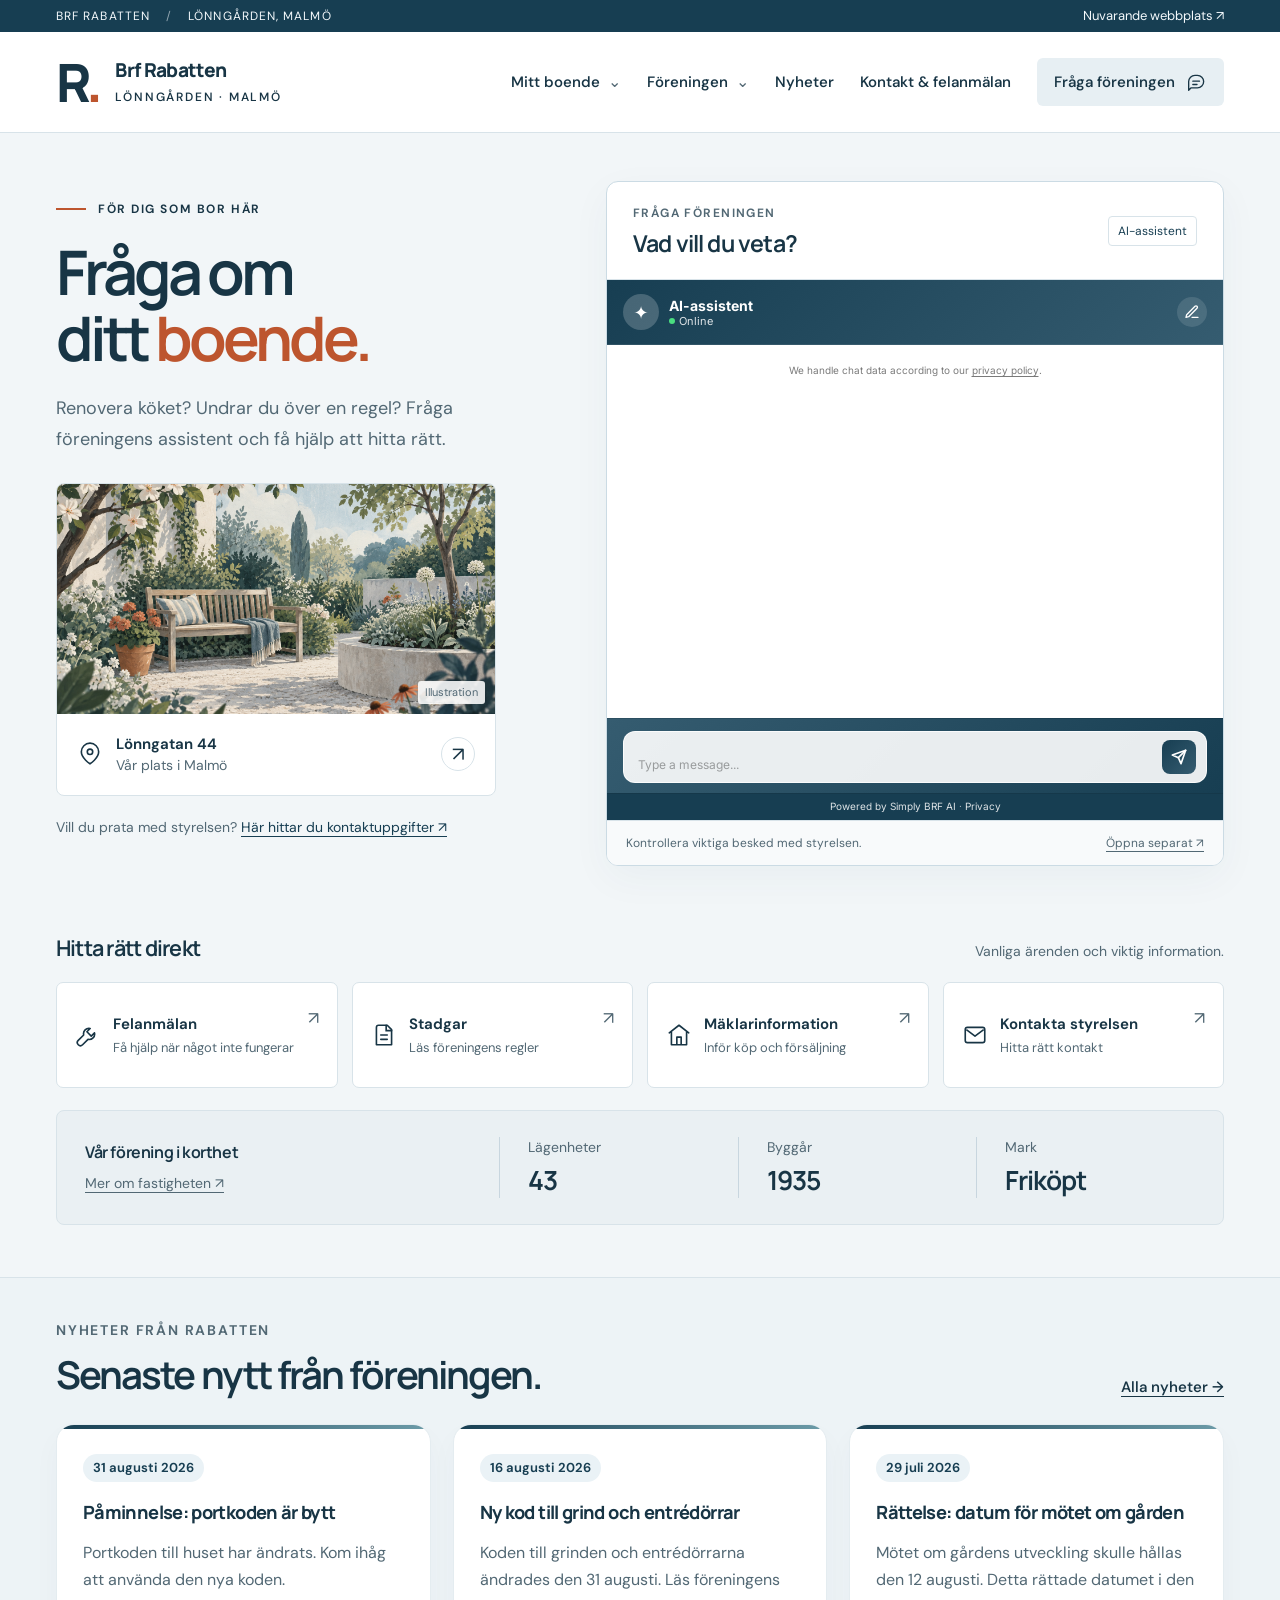
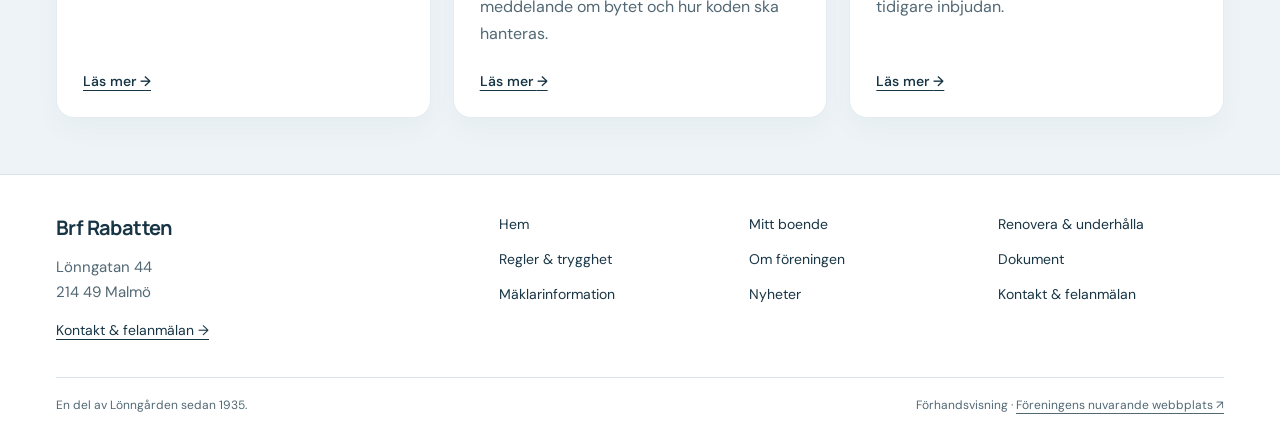
==== demo/brfrabatten/index.html @ 104929b0 "Publish Rabatten nine-page showcase with Simply BRF assistant branding" ====
<!doctype html>
<html lang="sv"><head><meta charset="utf-8"><meta name="viewport" content="width=device-width, initial-scale=1"><meta name="robots" content="noindex, nofollow"><meta name="theme-color" content="#173e52"><title>Hem · Brf Rabatten</title><meta name="description" content="Information, nyheter och hjälp för dig som bor i Brf Rabatten."><link rel="icon" type="image/svg+xml" href="data:image/svg+xml,%3Csvg%20xmlns%3D%22http%3A%2F%2Fwww.w3.org%2F2000%2Fsvg%22%20viewBox%3D%220%200%2064%2064%22%3E%3Crect%20width%3D%2264%22%20height%3D%2264%22%20rx%3D%2214%22%20fill%3D%22%23173e52%22%2F%3E%3Ctext%20x%3D%2214%22%20y%3D%2246%22%20font-family%3D%22Arial%2Csans-serif%22%20font-size%3D%2244%22%20font-weight%3D%22700%22%20fill%3D%22white%22%3ER%3C%2Ftext%3E%3Ccircle%20cx%3D%2251%22%20cy%3D%2247%22%20r%3D%224%22%20fill%3D%22%23bd552e%22%2F%3E%3C%2Fsvg%3E"><link rel="stylesheet" href="styles.css"><link rel="stylesheet" href="pages.css"><script src="app.js" defer></script></head>
<body data-page="index"><a class="skip-link" href="#main">Hoppa till innehåll</a>
  <div class="preview-bar"><div class="page-width preview-inner"><span>BRF RABATTEN <span class="preview-separator">/</span> LÖNNGÅRDEN, MALMÖ</span><a href="https://www.brfrabatten.se/" target="_blank" rel="noopener noreferrer">Nuvarande webbplats <span aria-hidden="true">↗</span></a></div></div>
  <header class="site-header"><div class="page-width header-inner">
    <a class="brand" href="index.html" aria-label="Brf Rabatten, startsida"><span class="brand-monogram" aria-hidden="true">R<span>.</span></span><span class="brand-name">Brf Rabatten<span>LÖNNGÅRDEN · MALMÖ</span></span></a>
    <button class="menu-toggle" type="button" aria-controls="primary-nav" aria-expanded="false">Meny <span aria-hidden="true">☰</span></button>
    <nav class="primary-nav" id="primary-nav" aria-label="Huvudmeny">
      <details class="nav-group"><summary>Mitt boende<span aria-hidden="true">⌄</span></summary><div class="nav-dropdown"><a href="mitt-boende.html">Mitt boende</a><a href="renovera.html">Renovera & underhålla</a><a href="regler-trygghet.html">Regler & trygghet</a></div></details><details class="nav-group"><summary>Föreningen<span aria-hidden="true">⌄</span></summary><div class="nav-dropdown"><a href="foreningen.html">Om föreningen</a><a href="dokument.html">Dokument</a><a href="maklarinformation.html">Mäklarinformation</a></div></details>
      <a href="nyheter.html">Nyheter</a><a href="kontakt.html">Kontakt & felanmälan</a>
      <a class="nav-chat" href="index.html#assistent">Fråga föreningen <svg viewBox="0 0 24 24" fill="none" aria-hidden="true"><path d="M20 11.5a7.5 7.5 0 0 1-7.5 7.5H5l-3 3V11.5A7.5 7.5 0 0 1 9.5 4h3a7.5 7.5 0 0 1 7.5 7.5Z" stroke="currentColor" stroke-width="1.6" stroke-linejoin="round"/><path d="M7 11h8m-8 4h5" stroke="currentColor" stroke-width="1.6" stroke-linecap="round"/></svg></a>
    </nav>
  </div></header><main id="main">
    <section class="page-width welcome-layout" aria-labelledby="page-heading">
      <div class="welcome-copy">
        <p class="eyebrow"><span class="eyebrow-line" aria-hidden="true"></span> FÖR DIG SOM BOR HÄR</p>
        <h1 id="page-heading">Fråga om<br> ditt <span>boende.</span></h1>
        <p class="welcome-description">Renovera köket? Undrar du över en regel? Fråga föreningens assistent och få hjälp att hitta rätt.</p>
        <div class="place-card" id="place-card">
          <div class="place-visual"><img class="place-photo" src="assets/garden-illustration.png" width="1536" height="1024" alt="Illustration av en grönskande gård med en bänk och blommande grenar" decoding="async"><span class="illustration-credit">Illustration</span></div>
          <div class="place-caption"><span class="place-symbol" aria-hidden="true"><svg viewBox="0 0 24 24" fill="none"><path d="M20 10c0 6-8 11-8 11S4 16 4 10a8 8 0 1 1 16 0Z" stroke="currentColor" stroke-width="1.5"/><circle cx="12" cy="10" r="2.5" stroke="currentColor" stroke-width="1.5"/></svg></span><div><strong>Lönngatan 44</strong><span>Vår plats i Malmö</span></div><a href="foreningen.html#historia" aria-label="Läs om föreningens historia"><span aria-hidden="true">↗</span></a></div>
        </div>
        <p class="help-note">Vill du prata med styrelsen? <a href="kontakt.html#styrelsen">Här hittar du kontaktuppgifter <span aria-hidden="true">↗</span></a></p>
      </div>
      <section class="assistant-panel" id="assistent" aria-labelledby="assistant-title">
        <div class="assistant-panel-heading"><div><p class="eyebrow">FRÅGA FÖRENINGEN</p><h2 id="assistant-title">Vad vill du veta?</h2></div><span class="ai-label">AI-assistent</span></div>
        <div class="iframe-wrap" aria-busy="true">
          <div class="frame-loading" id="frame-loading" role="status"><span class="loading-ring" aria-hidden="true"></span>Öppnar föreningens assistent…</div>
          <iframe id="rabatten-assistant" title="Brf Rabattens befintliga AI-assistent" src="assistent.html?color=%23173e52&amp;brandText=%23ffffff" loading="eager" referrerpolicy="strict-origin-when-cross-origin"></iframe>
        </div>
        <div class="assistant-panel-footer"><span>Kontrollera viktiga besked med styrelsen.</span><a href="assistent.html?color=%23173e52&amp;brandText=%23ffffff" target="_blank" rel="noopener noreferrer">Öppna separat <span aria-hidden="true">↗</span></a></div>
      </section>
    </section>
    <section class="page-width shortcuts-section" id="boende" aria-labelledby="shortcuts-heading">
      <div class="section-heading"><h2 id="shortcuts-heading">Hitta rätt direkt</h2><p>Vanliga ärenden och viktig information.</p></div>
      <div class="shortcuts-grid">
        <a class="shortcut" href="kontakt.html#felanmalan"><svg viewBox="0 0 24 24" fill="none" aria-hidden="true"><path d="M14 6a5 5 0 0 0-6 6L3 17a2.8 2.8 0 0 0 4 4l5-5a5 5 0 0 0 6-6l-3 3-4-4 3-3Z" stroke="currentColor" stroke-width="1.5" stroke-linejoin="round"/></svg><span><strong>Felanmälan</strong><span>Få hjälp när något inte fungerar</span></span><span class="shortcut-arrow" aria-hidden="true">↗</span></a>
        <a class="shortcut" href="dokument.html#stadgar"><svg viewBox="0 0 24 24" fill="none" aria-hidden="true"><path d="M7 3h8l4 4v14H5V5a2 2 0 0 1 2-2Z" stroke="currentColor" stroke-width="1.5" stroke-linejoin="round"/><path d="M14 3v5h5M9 12h6m-6 4h6" stroke="currentColor" stroke-width="1.5" stroke-linecap="round"/></svg><span><strong>Stadgar</strong><span>Läs föreningens regler</span></span><span class="shortcut-arrow" aria-hidden="true">↗</span></a>
        <a class="shortcut" href="maklarinformation.html"><svg viewBox="0 0 24 24" fill="none" aria-hidden="true"><path d="m3 10 9-7 9 7M5 9v12h14V9M10 21v-7h4v7" stroke="currentColor" stroke-width="1.5" stroke-linecap="round" stroke-linejoin="round"/></svg><span><strong>Mäklarinformation</strong><span>Inför köp och försäljning</span></span><span class="shortcut-arrow" aria-hidden="true">↗</span></a>
        <a class="shortcut" href="kontakt.html#styrelsen"><svg viewBox="0 0 24 24" fill="none" aria-hidden="true"><rect x="3" y="5" width="18" height="14" rx="2" stroke="currentColor" stroke-width="1.5"/><path d="m4 7 8 6 8-6" stroke="currentColor" stroke-width="1.5" stroke-linejoin="round"/></svg><span><strong>Kontakta styrelsen</strong><span>Hitta rätt kontakt</span></span><span class="shortcut-arrow" aria-hidden="true">↗</span></a>
      </div>
      <section class="association-overview" aria-labelledby="overview-heading">
        <div class="overview-heading"><h3 id="overview-heading">Vår förening i korthet</h3><a href="maklarinformation.html">Mer om fastigheten <span aria-hidden="true">↗</span></a></div>
        <dl class="association-facts"><div><dt>Lägenheter</dt><dd>43</dd></div><div><dt>Byggår</dt><dd>1935</dd></div><div><dt>Mark</dt><dd>Friköpt</dd></div></dl>
      </section>
    </section><section class="home-news"><div class="page-width"><div class="section-heading"><div><p class="eyebrow">NYHETER FRÅN RABATTEN</p><h2>Senaste nytt från föreningen.</h2></div><a class="text-link" href="nyheter.html">Alla nyheter →</a></div><div class="news-preview-grid"><article class="news-preview"><time datetime="2026-08-31">31 augusti 2026</time><h3>Påminnelse: portkoden är bytt</h3><p>Portkoden till huset har ändrats. Kom ihåg att använda den nya koden.</p><a class="news-read" href="nyheter.html#portkod">Läs mer <span aria-hidden="true">→</span></a></article><article class="news-preview"><time datetime="2026-08-16">16 augusti 2026</time><h3>Ny kod till grind och entrédörrar</h3><p>Koden till grinden och entrédörrarna ändrades den 31 augusti. Läs föreningens meddelande om bytet och hur koden ska hanteras.</p><a class="news-read" href="nyheter.html#grind">Läs mer <span aria-hidden="true">→</span></a></article><article class="news-preview"><time datetime="2026-07-29">29 juli 2026</time><h3>Rättelse: datum för mötet om gården</h3><p>Mötet om gårdens utveckling skulle hållas den 12 augusti. Detta rättade datumet i den tidigare inbjudan.</p><a class="news-read" href="nyheter.html#motesdatum">Läs mer <span aria-hidden="true">→</span></a></article></div></div></section></main><footer class="site-footer"><div class="page-width footer-top"><div class="footer-brand"><strong>Brf Rabatten</strong><p>Lönngatan 44<br>214 49 Malmö</p><a href="kontakt.html">Kontakt & felanmälan →</a></div><nav class="footer-links" aria-label="Alla sidor"><a href="index.html">Hem</a><a href="mitt-boende.html">Mitt boende</a><a href="renovera.html">Renovera & underhålla</a><a href="regler-trygghet.html">Regler & trygghet</a><a href="foreningen.html">Om föreningen</a><a href="dokument.html">Dokument</a><a href="maklarinformation.html">Mäklarinformation</a><a href="nyheter.html">Nyheter</a><a href="kontakt.html">Kontakt & felanmälan</a></nav></div><div class="page-width footer-bottom"><span>En del av Lönngården sedan 1935.</span><span>Förhandsvisning · <a href="https://www.brfrabatten.se/" target="_blank" rel="noopener noreferrer">Föreningens nuvarande webbplats <span aria-hidden="true">↗</span></a></span></div></footer></body></html>
---- demo/brfrabatten/styles.css ----
@import url('https://fonts.googleapis.com/css2?family=DM+Sans:wght@400;450;500;550;600;650;700&family=Manrope:wght@400;500;600;650;700;750;800&display=swap');

:root{--ink:#173e52;--text:#183545;--muted:#526874;--line:#d8e3e9;--canvas:#f2f6f8;--white:#fff;--accent:#bd552e;--soft:#e7eff3;font-family:'DM Sans',Arial,sans-serif;color:var(--text);font-synthesis:none;line-height:1.5;background:var(--canvas)}
*{box-sizing:border-box}html{scroll-behavior:smooth;scroll-padding-top:24px}body{margin:0}a{color:inherit;text-underline-offset:4px}button,input,textarea{font:inherit}a:focus-visible,button:focus-visible,iframe:focus-visible{outline:3px solid var(--accent);outline-offset:5px}.page-width{width:min(1380px,calc(100% - 112px));margin-inline:auto}.skip-link{position:fixed;z-index:5;left:20px;top:-80px;padding:12px 20px;background:var(--ink);color:#fff}.skip-link:focus{top:12px}.preview-bar{background:var(--ink);color:#f4f9fc;font-size:.75rem;letter-spacing:.09em}.preview-inner{min-height:32px;display:flex;align-items:center;justify-content:space-between;gap:12px}.preview-bar a{letter-spacing:0;text-decoration:none;font-size:.8125rem}.preview-bar a:hover{text-decoration:underline}.preview-separator{opacity:.55;padding-inline:12px}.site-header{background:#fff;border-bottom:1px solid var(--line)}.header-inner{min-height:100px;display:flex;align-items:center;justify-content:space-between;gap:28px}.brand{display:flex;align-items:center;gap:13px;text-decoration:none;flex-shrink:0}.brand-monogram{font-family:'Manrope',Arial,sans-serif;font-weight:800;font-size:3.3rem;line-height:1;letter-spacing:-.1em;padding-right:5px}.brand-monogram>span{color:var(--accent)}.brand-name{font-family:'Manrope',Arial,sans-serif;font-size:1.2rem;font-weight:800;line-height:1.35;letter-spacing:-.035em}.brand-name>span{display:block;font-family:'DM Sans',Arial,sans-serif;font-size:.75rem;font-weight:550;letter-spacing:.15em;margin-top:5px}.main-nav{display:flex;gap:30px;align-items:center}.main-nav>a{font-size:.9375rem;text-decoration:none;font-weight:550;white-space:nowrap}.main-nav>a:not(.nav-current):hover{color:var(--accent)}.external-mark{font-size:.8rem;opacity:.6}.main-nav>.nav-current{padding:13px 18px;background:var(--soft);border-radius:6px;display:flex;gap:13px;align-items:center}.nav-current svg{width:20px;height:20px}.welcome-layout{display:grid;grid-template-columns:minmax(0,.88fr) minmax(0,1.12fr);gap:clamp(36px,5vw,88px);align-items:start;padding-top:48px;padding-bottom:42px}.welcome-copy{padding-top:20px}.eyebrow{font-size:.75rem;line-height:1.4;font-weight:650;letter-spacing:.13em;margin:0 0 21px;display:flex;align-items:center;gap:12px}.eyebrow-line{width:30px;height:2px;background:var(--accent)}h1,h2,p{margin-top:0}h1{font-family:'Manrope',Arial,sans-serif;font-size:clamp(2.8rem,4.8vw,4.75rem);font-weight:650;line-height:1.08;letter-spacing:-.065em;margin-bottom:22px}h1>span{color:var(--accent)}.welcome-description{font-size:1.125rem;line-height:1.7;max-width:410px;color:var(--muted);margin-bottom:28px}.place-card{background:#fff;border:1px solid var(--line);border-radius:8px;overflow:hidden;max-width:440px}.place-photo{display:block;width:100%;height:230px;object-fit:cover}.place-caption{display:flex;align-items:center;gap:13px;padding:19px 20px}.place-symbol svg{height:26px;width:26px;display:block}.place-caption>div{display:flex;flex-direction:column}.place-caption strong{font-size:.9375rem;font-weight:650}.place-caption>div>span{font-size:.875rem;color:var(--muted)}.place-caption>a{display:grid;place-items:center;margin-left:auto;width:34px;height:34px;border:1px solid var(--line);border-radius:50%;text-decoration:none;font-size:1.25rem}.place-caption>a:hover{background:var(--soft)}.help-note{margin:20px 0 0;color:var(--muted);font-size:.875rem;max-width:410px;line-height:1.7}.help-note a{color:var(--ink);display:inline-block}.assistant-panel{background:#fff;border:1px solid #cbdbe4;border-radius:12px;overflow:hidden;box-shadow:0 12px 40px #173e520b;scroll-margin-top:20px;min-width:0}.assistant-panel-heading{padding:23px 26px 21px;display:flex;align-items:center;justify-content:space-between;gap:16px;border-bottom:1px solid var(--line)}.assistant-panel-heading .eyebrow{font-size:.75rem;margin-bottom:7px;letter-spacing:.12em;color:var(--muted)}.assistant-panel-heading h2{font-family:'Manrope',Arial,sans-serif;font-weight:650;letter-spacing:-.035em;font-size:1.45rem;line-height:1.25;margin:0}.ai-label{font-size:.75rem;color:var(--ink);border:1px solid var(--line);padding:5px 9px;border-radius:4px;white-space:nowrap}.iframe-wrap{position:relative;height:540px;background:#fff}.iframe-wrap iframe{display:block;border:0;width:100%;height:100%;position:relative;background:#fff}.frame-loading{position:absolute;inset:0;z-index:1;display:flex;justify-content:center;align-items:center;flex-direction:column;gap:16px;color:var(--muted);font-size:.9375rem;background:#fff;pointer-events:none}.frame-loading[hidden]{display:none}.loading-ring{border:2px solid var(--soft);border-top-color:var(--ink);border-radius:50%;width:25px;height:25px;animation:spin 1s linear infinite}.assistant-panel-footer{padding:13px 19px;background:#f8fafb;border-top:1px solid var(--line);display:flex;align-items:center;justify-content:space-between;gap:15px;font-size:.75rem;color:var(--muted)}.assistant-panel-footer>a{white-space:nowrap}.mobile-chat-link{display:none}.shortcuts-section{padding:24px 0 52px}.section-heading{display:flex;justify-content:space-between;align-items:baseline;gap:16px;margin-bottom:18px}.section-heading h2{font-family:'Manrope',Arial,sans-serif;font-size:1.35rem;font-weight:650;letter-spacing:-.035em;margin:0}.section-heading p{font-size:.875rem;color:var(--muted);margin:0}.shortcuts-grid{display:grid;grid-template-columns:repeat(4,minmax(0,1fr));gap:14px}.shortcut{display:flex;align-items:center;gap:12px;background:#fff;border:1px solid var(--line);padding:22px 18px;min-height:106px;border-radius:7px;text-decoration:none;transition:transform .16s,border-color .16s,box-shadow .16s}.shortcut:hover{transform:translateY(-3px);border-color:#809eae;box-shadow:0 8px 18px #173e5209}.shortcut>svg{width:26px;height:26px;flex-shrink:0}.shortcut>span:nth-of-type(1){display:flex;flex-direction:column;gap:4px;min-width:0}.shortcut strong{font-size:.9375rem;font-weight:650}.shortcut>span>span{font-size:.8125rem;line-height:1.4;color:var(--muted)}.shortcut-arrow{margin-left:auto;align-self:flex-start;color:var(--muted);font-size:1.1rem}.site-footer{border-top:1px solid var(--line);background:#fff}.footer-inner{display:flex;justify-content:space-between;align-items:center;gap:20px;min-height:82px;font-size:.8125rem;color:var(--muted)}.footer-inner strong{color:var(--ink);font-weight:650}.footer-divider{padding:0 10px;color:#b6c7d0}@keyframes spin{to{transform:rotate(360deg)}}
@media(min-width:1600px){.welcome-layout{padding-top:58px}.iframe-wrap{height:580px}.welcome-copy{padding-top:28px}.place-photo{height:250px}.welcome-description{margin-bottom:34px}}
@media(max-width:1190px){.page-width{width:calc(100% - 64px)}.main-nav{gap:19px}.welcome-layout{gap:34px;grid-template-columns:minmax(0,.85fr) minmax(0,1.15fr)}.shortcuts-grid{grid-template-columns:repeat(2,minmax(0,1fr))}.place-photo{height:210px}.assistant-panel-footer{flex-wrap:wrap;gap:5px}.brand-name{font-size:1.05rem}.header-inner{gap:18px}.main-nav>a{font-size:.875rem}}
@media(max-width:900px){.main-nav>a:not(.nav-current){display:none}.welcome-layout{gap:26px;grid-template-columns:minmax(0,.75fr) minmax(0,1.1fr)}.welcome-copy{padding-top:15px}h1{font-size:3rem}.welcome-description{font-size:1rem}.place-photo{height:190px}.iframe-wrap{height:540px}.assistant-panel-heading{padding:20px}.ai-label{display:none}}
@media(max-width:700px){.page-width{width:calc(100% - 36px)}.preview-inner{min-height:31px;gap:8px}.preview-bar{font-size:.75rem;letter-spacing:.06em}.preview-bar a{font-size:.75rem}.preview-separator{padding:0 5px}.header-inner{min-height:80px;gap:12px}.brand{gap:10px}.brand-monogram{font-size:2.75rem}.brand-name{font-size:1rem}.brand-name>span{font-size:.75rem}.main-nav>.nav-current{padding:11px 12px;font-size:.8125rem}.nav-current svg{display:none}.welcome-layout{display:flex;flex-direction:column;gap:26px;padding-top:28px;padding-bottom:22px}.welcome-copy{padding-top:0;width:100%}.welcome-copy>.eyebrow{font-size:.75rem;margin-bottom:14px}h1{font-size:clamp(2.8rem,10vw,3.7rem);margin-bottom:15px}h1 br{display:none}.welcome-description{max-width:540px;margin-bottom:0;line-height:1.65}.place-card,.help-note{display:none}.assistant-panel{width:100%;border-radius:9px}.assistant-panel-heading{padding:17px 18px}.assistant-panel-heading h2{font-size:1.25rem}.assistant-panel-heading .eyebrow{font-size:.75rem;margin-bottom:5px}.ai-label{display:block;font-size:.75rem}.iframe-wrap{height:clamp(430px,65svh,610px)}.assistant-panel-footer{font-size:.75rem;padding:11px 14px;gap:7px}.shortcuts-section{padding:15px 0 32px}.section-heading{display:block;margin-bottom:15px}.section-heading h2{font-size:1.2rem;margin-bottom:5px}.section-heading p{font-size:.8125rem}.shortcuts-grid{gap:10px}.shortcut{padding:16px 13px;min-height:110px;gap:10px;align-items:flex-start}.shortcut>svg{width:21px;height:21px;margin-top:1px}.shortcut strong{font-size:.875rem}.shortcut>span>span{font-size:.75rem}.shortcut-arrow{display:none}.footer-inner{padding:20px 0;min-height:0;flex-direction:column;align-items:flex-start;gap:7px;font-size:.75rem}}
@media(max-width:370px){.page-width{width:calc(100% - 28px)}.brand-name>span{letter-spacing:.06em}.main-nav>.nav-current{font-size:.75rem;padding:10px}.brand-monogram{font-size:2.5rem}.shortcuts-grid{grid-template-columns:1fr}.shortcut{min-height:80px}.preview-inner>a{font-size:.75rem}}
@media(prefers-reduced-motion:reduce){html{scroll-behavior:auto}.shortcut{transition:none}.loading-ring{animation:none}}

@media(max-width:700px){.header-inner{flex-wrap:wrap;padding-block:14px;row-gap:12px}.brand-name>span{letter-spacing:.045em}.main-nav{margin-left:auto}.main-nav>.nav-current{font-size:.875rem}.shortcut strong{overflow-wrap:anywhere}.shortcut>span>span{font-size:.875rem}.help-note{font-size:.875rem}}
@media(max-width:420px){.shortcuts-grid{grid-template-columns:1fr}.shortcut{min-height:80px}.shortcut strong{overflow-wrap:normal}.preview-inner{flex-wrap:wrap;padding-block:6px}.preview-bar a{font-size:.75rem}}

.association-overview{display:grid;grid-template-columns:1fr 1.8fr;align-items:center;gap:28px;margin-top:22px;padding:26px 28px;border:1px solid var(--line);border-radius:8px;background:#eaf0f3}.overview-heading h3{font-family:'Manrope',Arial,sans-serif;font-size:1rem;letter-spacing:-.025em;font-weight:650;margin:0 0 7px}.overview-heading a{font-size:.875rem;color:var(--muted)}.association-facts{display:grid;grid-template-columns:repeat(3,minmax(0,1fr));margin:0;gap:20px}.association-facts>div{border-left:1px solid #c8d6df;padding-left:28px}.association-facts dt{font-size:.875rem;color:var(--muted);margin-bottom:5px}.association-facts dd{font-family:'Manrope',Arial,sans-serif;font-size:1.65rem;font-weight:650;letter-spacing:-.04em;line-height:1.3;margin:0}
@media(max-width:900px){.association-overview{grid-template-columns:1fr;gap:24px}.association-facts>div{padding-left:20px}.association-facts>div:first-child{border-left:0;padding-left:0}}
@media(max-width:700px){.association-overview{padding:22px 18px;margin-top:16px}.association-facts{gap:12px}.association-facts>div{padding-left:12px}.association-facts dd{font-size:clamp(1.1rem,4.6vw,1.6rem)}}
---- demo/brfrabatten/pages.css ----
/* Shared pages extend the approved navy, rust and light-blue design. */
body{font-size:1rem}.header-inner{position:relative}.primary-nav{display:flex;align-items:center;gap:26px}.primary-nav>a,.nav-group>summary{font-size:.9375rem;font-weight:550;text-decoration:none;white-space:nowrap}.primary-nav>a:hover,.nav-group>summary:hover{color:var(--accent)}.nav-group{position:relative}.nav-group>summary{list-style:none;cursor:pointer;display:flex;gap:8px;align-items:center;padding:12px 0}.nav-group>summary::-webkit-details-marker{display:none}.nav-group>summary>span{font-size:1rem;color:var(--muted)}.nav-group[data-current] summary,.primary-nav>a[aria-current]{color:var(--accent)}.nav-group>summary:focus-visible,summary:focus-visible{outline:3px solid var(--accent);outline-offset:5px}.nav-dropdown{position:absolute;z-index:10;top:calc(100% + 5px);left:-18px;min-width:245px;background:#fff;border:1px solid var(--line);box-shadow:0 16px 35px #173e5217;border-radius:8px;padding:8px}.nav-dropdown>a{display:block;border-radius:5px;padding:12px 14px;font-size:.9375rem;text-decoration:none;white-space:nowrap}.nav-dropdown>a:hover,.nav-dropdown>a[aria-current]{background:var(--soft)}.primary-nav .nav-chat{display:flex;align-items:center;gap:12px;padding:13px 17px;border-radius:6px;background:var(--soft)}.nav-chat svg{height:20px;width:20px}.menu-toggle{display:none;align-items:center;gap:10px;padding:11px 15px;background:var(--soft);color:var(--ink);border:1px solid var(--line);border-radius:5px;font:inherit;font-size:.875rem;cursor:pointer}.header-inner{min-height:100px}.page-intro{padding-top:30px;padding-bottom:38px}.breadcrumbs{display:flex;flex-wrap:wrap;gap:10px;align-items:center;font-size:.875rem;color:var(--muted);margin-bottom:34px}.breadcrumbs>a{text-decoration:none}.breadcrumbs>a:hover{text-decoration:underline}.page-intro>.eyebrow{margin-bottom:15px}.page-intro h1{font-size:clamp(2.3rem,4vw,3.7rem);line-height:1.13;letter-spacing:-.055em;margin-bottom:16px;max-width:900px}.page-description{font-size:1.125rem;line-height:1.7;max-width:670px;color:var(--muted);margin:0}.content-layout{display:grid;grid-template-columns:228px minmax(0,1fr);gap:44px;align-items:start;padding-bottom:64px}.page-sidebar{position:sticky;top:24px}.section-nav{display:flex;flex-direction:column;gap:3px}.section-nav>p{font-size:.75rem;letter-spacing:.11em;font-weight:650;text-transform:uppercase;color:var(--muted);margin-bottom:12px}.section-nav>a{font-size:.9375rem;line-height:1.45;padding:10px 12px;border-left:2px solid var(--line);text-decoration:none;transition:background .15s}.section-nav>a:hover,.section-nav>a:focus-visible{background:#e7eff3;border-left-color:var(--accent)}.sidebar-chat{display:flex;flex-direction:column;align-items:flex-start;gap:7px;margin-top:30px;padding:22px 20px;border-radius:8px;background:var(--ink);color:#fff;text-decoration:none}.sidebar-chat>svg{width:25px;height:25px;margin-bottom:6px}.sidebar-chat>strong{font-size:.9375rem;font-weight:600}.sidebar-chat>span{font-size:.875rem;color:#d8e7ee}.sidebar-chat>span:last-child{font-size:1.35rem;margin-top:2px;color:#fff}.sidebar-chat:hover{background:#21546b}.page-content{min-width:0}.content-section{scroll-margin-top:24px;background:#fff;border:1px solid var(--line);border-radius:10px;padding:32px 36px;margin-bottom:22px}.content-section:last-child{margin-bottom:0}.content-section>h2{font-family:'Manrope',Arial,sans-serif;font-size:1.55rem;line-height:1.3;font-weight:650;letter-spacing:-.035em;margin:0 0 22px}.prose{font-size:1rem;line-height:1.75}.prose p{margin:0 0 18px;max-width:75ch}.prose p:last-child{margin-bottom:0}.prose h3{font-family:'Manrope',Arial,sans-serif;letter-spacing:-.025em;font-weight:650;font-size:1.125rem;line-height:1.45;margin:26px 0 10px}.prose>h3:first-child,.two-column h3:first-child,.responsibility-grid h3{margin-top:0}.prose ul,.prose ol{padding-left:23px;margin:14px 0 22px}.prose li{padding-left:3px;margin:7px 0}.prose a:not(.button):not(.document-row):not(.phone-number):not(.contact-link){text-decoration-color:#9aafb9}.prose a:hover{text-decoration-color:var(--accent)}.button-row{display:flex;flex-wrap:wrap;gap:12px;margin:20px 0}.button{display:inline-flex;align-items:center;justify-content:center;gap:10px;font-size:.9375rem;line-height:1.4;padding:13px 18px;background:var(--ink);color:#fff;text-decoration:none;border:1px solid var(--ink);border-radius:5px;min-height:46px;font-weight:550}.button:hover{background:#22566f}.button-secondary{background:#fff;border-color:#c2d2dc;color:var(--ink)}.button-secondary:hover{background:var(--soft)}.button-meta{font-size:.75rem;letter-spacing:.04em;color:var(--muted)}.source-link{font-size:.875rem;color:var(--muted);margin-top:22px!important}.small-note{font-size:.875rem;color:var(--muted);margin-top:10px!important}.two-column{display:grid;grid-template-columns:1fr 1fr;gap:30px}.two-column>div{min-width:0}.disclosure{border-top:1px solid var(--line)}.disclosure:last-of-type{border-bottom:1px solid var(--line)}.disclosure>summary{display:flex;justify-content:space-between;align-items:center;gap:20px;padding:18px 0;list-style:none;cursor:pointer;font-weight:600;font-size:1rem;line-height:1.5}.disclosure>summary::-webkit-details-marker{display:none}.disclosure>summary::after{content:'+';font-size:1.4rem;color:var(--muted);font-weight:400;flex-shrink:0}.disclosure[open]>summary::after{content:'−'}.disclosure-content{padding:0 0 22px;color:var(--muted)}.disclosure-content p:last-child,.disclosure-content ul:last-child{margin-bottom:0}.info-note{background:#eef4f7;border-left:3px solid #7295a9;border-radius:0 5px 5px 0;padding:20px 23px;margin:22px 0}.info-note>strong{display:block;font-weight:650;margin-bottom:6px}.info-note>p{margin:0}.fact-list{margin:0 0 22px}.fact-list>div{display:grid;grid-template-columns:minmax(130px,.7fr) minmax(0,1.5fr);gap:20px;padding:14px 0;border-bottom:1px solid #e1e9ed}.fact-list>div:first-child{padding-top:0}.fact-list dt{color:var(--muted)}.fact-list dd{margin:0;font-weight:500}.steps{list-style:none;padding:0!important;counter-reset:step;display:grid;gap:0}.steps>li{counter-increment:step;position:relative;padding:8px 0 19px 50px;margin:0!important}.steps>li::before{content:counter(step);position:absolute;left:0;top:9px;width:30px;height:30px;border-radius:50%;background:var(--soft);color:var(--ink);display:grid;place-items:center;font-size:.875rem;font-weight:650}.steps strong,.steps span{display:block}.steps span{color:var(--muted);font-size:.9375rem}.responsibility-grid{display:grid;grid-template-columns:1fr 1fr;gap:24px;margin:24px 0}.responsibility-grid>div{border:1px solid var(--line);border-radius:7px;padding:22px}.responsibility-grid li{font-size:.9375rem}.responsibility-grid ul{margin-bottom:0}.association-photo{margin:0 0 25px}.association-photo img{display:block;width:100%;height:350px;object-fit:cover;border-radius:6px}.association-photo figcaption{font-size:.75rem;color:var(--muted);margin-top:8px}.timeline{list-style:none;padding:0!important}.timeline>li{display:grid;grid-template-columns:105px minmax(0,1fr);gap:20px;padding:15px 0;margin:0;border-bottom:1px solid var(--line)}.timeline>li>span{font-weight:650;color:var(--accent);font-size:.9375rem}.timeline>li>p{margin:0}.document-list{display:flex;flex-direction:column}.document-row{display:flex;align-items:center;gap:16px;padding:17px 0;border-top:1px solid var(--line);text-decoration:none;min-width:0}.document-row:first-child{border-top:0}.file-icon{width:39px;height:45px;display:grid;place-items:center;background:var(--soft);border:1px solid #d1dfe7;border-radius:4px;font-size:1.2rem;flex-shrink:0}.document-row>span:nth-child(2){display:flex;flex-direction:column;min-width:0}.document-row strong{font-size:1rem;font-weight:550;line-height:1.5;overflow-wrap:anywhere}.document-row small{font-size:.75rem;color:var(--muted)}.file-action{margin-left:auto;font-size:.875rem;white-space:nowrap}.document-row>span:last-child[aria-hidden]{display:none}.document-row:hover strong{text-decoration:underline;text-underline-offset:4px}.video-grid{display:grid;grid-template-columns:repeat(2,minmax(0,1fr));gap:20px;margin:24px 0}.video-card{border:1px solid var(--line);border-radius:8px;overflow:hidden;min-width:0}.video-play{width:100%;aspect-ratio:16/9;border:0;display:block;position:relative;background:var(--ink);padding:0;cursor:pointer;overflow:hidden}.video-play img{width:100%;height:100%;object-fit:cover;display:block;filter:brightness(.84)}.play-symbol{position:absolute;top:50%;left:50%;transform:translate(-50%,-50%);width:51px;height:39px;border-radius:10px;background:#fff;color:var(--ink);display:grid;place-items:center;font-size:1.125rem;padding-left:3px}.play-caption{position:absolute;bottom:10px;left:12px;font-size:.75rem;background:#153344e8;color:white;padding:4px 8px;border-radius:4px}.video-play:hover .play-symbol{background:var(--accent);color:white}.video-player{display:block;width:100%;aspect-ratio:16/9;border:0;background:#173e52}.video-copy{padding:19px 20px 21px}.video-copy>h3{font-size:1rem;margin:0 0 9px}.video-copy>p{font-size:.9375rem;line-height:1.6;color:var(--muted);margin:0 0 13px}.video-copy>a{font-size:.875rem}.urgent-grid{display:grid;grid-template-columns:.8fr 1.2fr;gap:25px}.urgent-grid>div{padding:23px;border:1px solid var(--line);border-radius:7px;background:#f7fafb}.urgent-grid .eyebrow{font-size:.75rem;margin-bottom:13px}.urgent-grid h3{margin:0 0 14px;font-size:1.05rem}.phone-number{font-family:'Manrope',Arial,sans-serif;font-size:clamp(1.5rem,2.5vw,2.1rem);line-height:1.3;letter-spacing:-.045em;font-weight:650;text-decoration:none;white-space:nowrap}.urgent-grid p:last-child{font-size:.9375rem;color:var(--muted);margin:16px 0 0}.contact-link{font-size:1.3rem;font-weight:600;text-decoration:none;display:inline-block;margin-bottom:10px}.address-block{margin-top:25px;padding-top:5px}.address-block address{font-style:normal;margin-bottom:10px}.address-block p{color:var(--muted)}.home-news{padding:43px 0 56px;background:#edf3f6;border-top:1px solid var(--line)}.home-news .section-heading{align-items:end;margin-bottom:26px}.home-news .eyebrow{margin-bottom:12px}.home-news h2{font-size:clamp(1.6rem,3vw,2.4rem);font-weight:650;letter-spacing:-.05em;line-height:1.2}.text-link{font-size:.9375rem;font-weight:550;white-space:nowrap}.news-preview-grid{display:grid;grid-template-columns:repeat(3,minmax(0,1fr));gap:22px}.news-preview{position:relative;display:flex;flex-direction:column;align-items:flex-start;padding:29px 26px 25px;background:#fff;border-radius:18px;box-shadow:0 12px 28px #173e5208;border:1px solid #e4ecf0;overflow:hidden;scroll-margin-top:24px}.news-preview::before{content:'';position:absolute;inset:0 0 auto;height:4px;background:linear-gradient(90deg,var(--ink),#6c9ba8)}.news-preview time{font-size:.8125rem;font-weight:650;line-height:1.4;background:#eaf2f6;color:var(--ink);border-radius:20px;padding:5px 10px;margin-bottom:17px}.news-preview h2,.news-preview h3{font-family:'Manrope',Arial,sans-serif;font-size:1.14rem;font-weight:750;line-height:1.45;letter-spacing:-.035em;margin:0 0 13px}.news-preview p{font-size:1rem;line-height:1.7;color:var(--muted);margin:0 0 23px}.news-read{font-size:.875rem;font-weight:550;margin-top:auto}.news-preview:hover{box-shadow:0 14px 32px #173e5210}.news-page{padding-bottom:64px}.news-page .news-preview{min-height:280px}.archive-banner{padding:28px 0 0;margin-top:32px;border-top:1px solid var(--line);display:flex;align-items:center;justify-content:space-between;gap:24px}.archive-banner h2{font-family:'Manrope',Arial,sans-serif;font-size:1.25rem;letter-spacing:-.03em;margin-bottom:8px}.archive-banner p{color:var(--muted);margin:0;font-size:1rem}.footer-top{padding-top:38px;padding-bottom:35px;display:grid;grid-template-columns:1fr 1.8fr;gap:40px}.footer-brand>strong{font-family:'Manrope',Arial,sans-serif;font-size:1.25rem;letter-spacing:-.03em}.footer-brand p{font-size:.9375rem;line-height:1.7;color:var(--muted);margin:12px 0}.footer-brand a{font-size:.875rem}.footer-links{display:grid;grid-template-columns:repeat(3,minmax(0,1fr));column-gap:24px;row-gap:13px;align-content:start}.footer-links a{font-size:.875rem;text-decoration:none;line-height:1.6}.footer-links a:hover{text-decoration:underline}.footer-bottom{border-top:1px solid var(--line);padding-top:18px;padding-bottom:20px;font-size:.75rem;color:var(--muted);display:flex;justify-content:space-between;gap:20px}
@media(max-width:1190px){.primary-nav{gap:17px}.primary-nav>a,.nav-group>summary{font-size:.875rem}.primary-nav .nav-chat{padding:12px}.content-layout{grid-template-columns:190px minmax(0,1fr);gap:28px}.content-section{padding:28px}.urgent-grid{grid-template-columns:1fr}.two-column{gap:23px}.video-grid{gap:15px}.news-preview{padding:26px 22px}.news-preview-grid{gap:18px}.responsibility-grid{grid-template-columns:1fr}}
@media(max-width:900px){.header-inner{flex-wrap:wrap;padding-block:18px;gap:0;min-height:90px}.menu-toggle{display:flex;margin-left:auto}.primary-nav{display:none;flex-basis:100%;flex-direction:column;align-items:stretch;gap:0;margin-top:20px;padding-top:8px;border-top:1px solid var(--line)}.primary-nav.is-open{display:flex}.primary-nav>a,.nav-group>summary{font-size:1rem;padding:13px 6px}.primary-nav .nav-chat{justify-content:center;margin-top:13px}.nav-dropdown{position:static;min-width:0;border:0;border-radius:0;box-shadow:none;padding:0 0 8px 12px}.nav-dropdown>a{font-size:.9375rem;padding:10px 12px}.nav-group>summary{justify-content:space-between}.content-layout{display:block}.page-sidebar{position:static;margin-bottom:26px}.section-nav{flex-direction:row;flex-wrap:wrap;gap:8px}.section-nav>p{width:100%;margin-bottom:4px}.section-nav>a{border:1px solid #cbdbe4;padding:8px 12px;border-radius:5px;font-size:.875rem;background:#fff}.section-nav>a:hover{border-color:var(--accent)}.sidebar-chat{display:none}.page-intro{padding-bottom:28px}.news-preview-grid{grid-template-columns:repeat(2,minmax(0,1fr))}.home-news .news-preview:last-child{grid-column:1/-1}.footer-top{grid-template-columns:1fr 2fr}.footer-links{grid-template-columns:repeat(2,minmax(0,1fr))}.video-grid{gap:24px}.responsibility-grid{grid-template-columns:1fr 1fr}}
@media(max-width:700px){.header-inner{min-height:82px}.page-intro{padding-top:22px;padding-bottom:27px}.breadcrumbs{font-size:.8125rem;margin-bottom:26px}.page-intro h1{font-size:clamp(2.15rem,8vw,3rem);letter-spacing:-.045em;overflow-wrap:anywhere}.page-description{font-size:1rem;line-height:1.7}.content-layout{padding-bottom:38px}.content-section{padding:25px 20px;border-radius:8px;margin-bottom:17px}.content-section>h2{font-size:1.35rem;margin-bottom:19px}.prose{line-height:1.7}.two-column,.responsibility-grid{grid-template-columns:1fr;gap:22px}.two-column>div+div{padding-top:3px}.fact-list>div{grid-template-columns:1fr;gap:3px;padding:13px 0}.fact-list dt{font-size:.875rem}.fact-list dd{font-size:1rem}.info-note{padding:18px}.association-photo img{height:250px}.video-grid{grid-template-columns:1fr;gap:20px}.video-copy{padding:21px}.video-copy p{font-size:1rem}.timeline>li{grid-template-columns:78px minmax(0,1fr);gap:16px}.timeline>li>span{font-size:.875rem}.document-row{gap:12px}.document-row strong{font-size:.9375rem}.file-action{display:none}.button-row{gap:10px}.button{font-size:.875rem;min-height:46px}.urgent-grid>div{padding:21px}.urgent-grid h3{font-size:1.1rem}.phone-number{font-size:1.8rem}.home-news{padding:32px 0 38px}.home-news .section-heading{display:block}.home-news .text-link{display:inline-block;margin-top:15px}.news-preview-grid{grid-template-columns:1fr;gap:17px}.home-news .news-preview:last-child{grid-column:auto}.news-preview{padding:26px 24px;border-radius:15px}.news-preview h2,.news-preview h3{font-size:1.14rem}.news-page .news-preview{min-height:0}.news-page{padding-bottom:38px}.archive-banner{align-items:flex-start;flex-direction:column;gap:16px}.archive-banner .button{margin:0}.footer-top{grid-template-columns:1fr;gap:26px;padding-top:29px;padding-bottom:28px}.footer-links{grid-template-columns:1fr 1fr;gap:13px 18px}.footer-bottom{flex-direction:column;gap:8px;line-height:1.6}.responsibility-grid ul{margin:0}}
@media(prefers-reduced-motion:reduce){.section-nav>a{transition:none}}
.place-visual{position:relative}.illustration-credit{position:absolute;bottom:10px;right:10px;padding:3px 7px;background:#ffffffde;color:var(--muted);font-size:.6875rem;border-radius:3px}
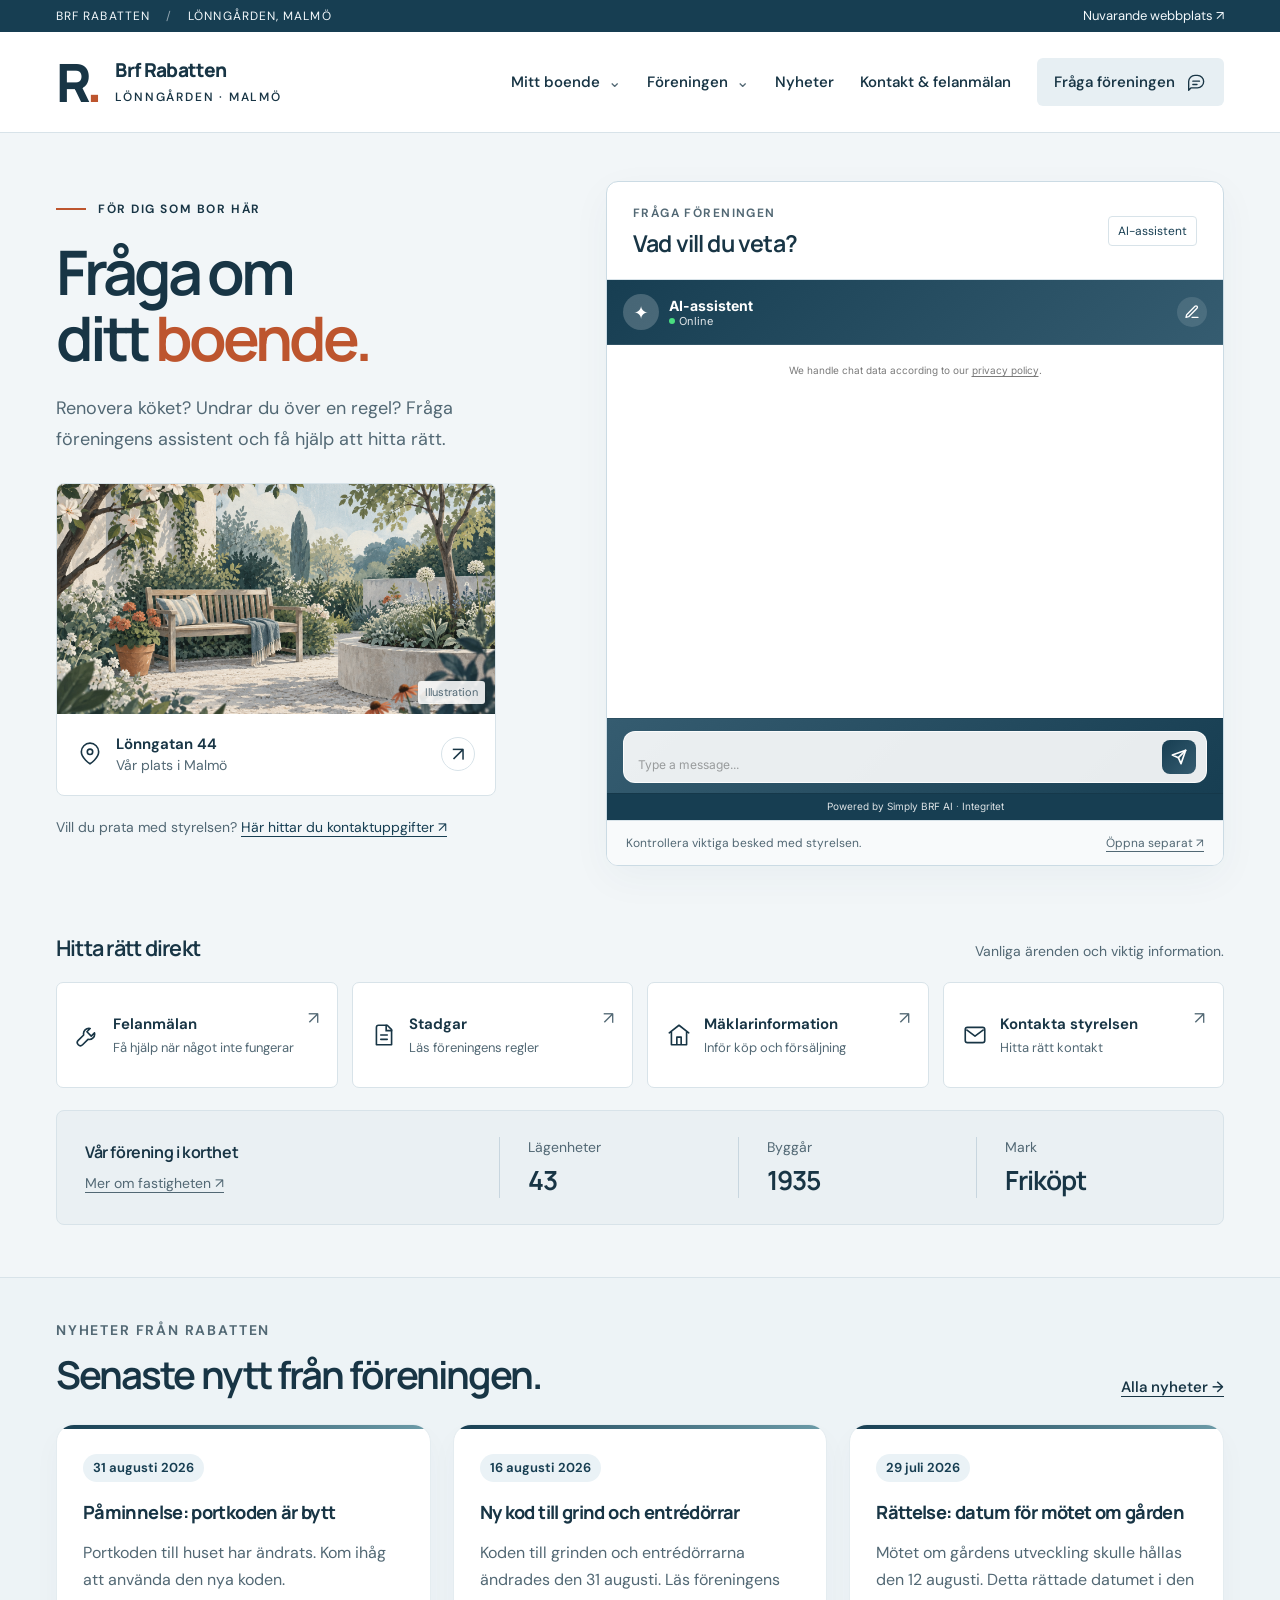
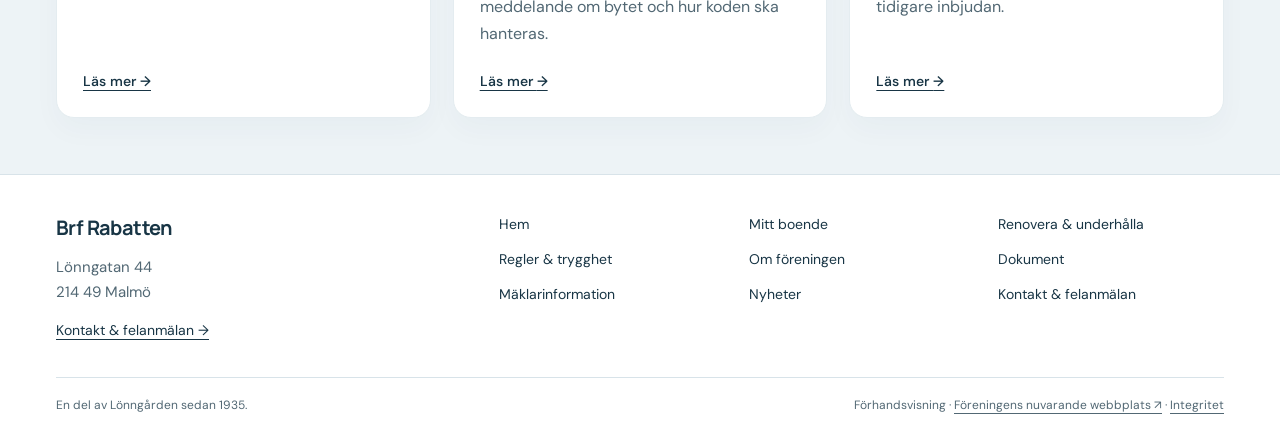
==== commit 4b39ca56: "Add Simply BRF privacy information and link the assistant to it" ====
--- a/demo/brfrabatten/index.html
+++ b/demo/brfrabatten/index.html
@@ -43,4 +43,4 @@
         <div class="overview-heading"><h3 id="overview-heading">Vår förening i korthet</h3><a href="maklarinformation.html">Mer om fastigheten <span aria-hidden="true">↗</span></a></div>
         <dl class="association-facts"><div><dt>Lägenheter</dt><dd>43</dd></div><div><dt>Byggår</dt><dd>1935</dd></div><div><dt>Mark</dt><dd>Friköpt</dd></div></dl>
       </section>
-    </section><section class="home-news"><div class="page-width"><div class="section-heading"><div><p class="eyebrow">NYHETER FRÅN RABATTEN</p><h2>Senaste nytt från föreningen.</h2></div><a class="text-link" href="nyheter.html">Alla nyheter →</a></div><div class="news-preview-grid"><article class="news-preview"><time datetime="2026-08-31">31 augusti 2026</time><h3>Påminnelse: portkoden är bytt</h3><p>Portkoden till huset har ändrats. Kom ihåg att använda den nya koden.</p><a class="news-read" href="nyheter.html#portkod">Läs mer <span aria-hidden="true">→</span></a></article><article class="news-preview"><time datetime="2026-08-16">16 augusti 2026</time><h3>Ny kod till grind och entrédörrar</h3><p>Koden till grinden och entrédörrarna ändrades den 31 augusti. Läs föreningens meddelande om bytet och hur koden ska hanteras.</p><a class="news-read" href="nyheter.html#grind">Läs mer <span aria-hidden="true">→</span></a></article><article class="news-preview"><time datetime="2026-07-29">29 juli 2026</time><h3>Rättelse: datum för mötet om gården</h3><p>Mötet om gårdens utveckling skulle hållas den 12 augusti. Detta rättade datumet i den tidigare inbjudan.</p><a class="news-read" href="nyheter.html#motesdatum">Läs mer <span aria-hidden="true">→</span></a></article></div></div></section></main><footer class="site-footer"><div class="page-width footer-top"><div class="footer-brand"><strong>Brf Rabatten</strong><p>Lönngatan 44<br>214 49 Malmö</p><a href="kontakt.html">Kontakt & felanmälan →</a></div><nav class="footer-links" aria-label="Alla sidor"><a href="index.html">Hem</a><a href="mitt-boende.html">Mitt boende</a><a href="renovera.html">Renovera & underhålla</a><a href="regler-trygghet.html">Regler & trygghet</a><a href="foreningen.html">Om föreningen</a><a href="dokument.html">Dokument</a><a href="maklarinformation.html">Mäklarinformation</a><a href="nyheter.html">Nyheter</a><a href="kontakt.html">Kontakt & felanmälan</a></nav></div><div class="page-width footer-bottom"><span>En del av Lönngården sedan 1935.</span><span>Förhandsvisning · <a href="https://www.brfrabatten.se/" target="_blank" rel="noopener noreferrer">Föreningens nuvarande webbplats <span aria-hidden="true">↗</span></a></span></div></footer></body></html>+    </section><section class="home-news"><div class="page-width"><div class="section-heading"><div><p class="eyebrow">NYHETER FRÅN RABATTEN</p><h2>Senaste nytt från föreningen.</h2></div><a class="text-link" href="nyheter.html">Alla nyheter →</a></div><div class="news-preview-grid"><article class="news-preview"><time datetime="2026-08-31">31 augusti 2026</time><h3>Påminnelse: portkoden är bytt</h3><p>Portkoden till huset har ändrats. Kom ihåg att använda den nya koden.</p><a class="news-read" href="nyheter.html#portkod">Läs mer <span aria-hidden="true">→</span></a></article><article class="news-preview"><time datetime="2026-08-16">16 augusti 2026</time><h3>Ny kod till grind och entrédörrar</h3><p>Koden till grinden och entrédörrarna ändrades den 31 augusti. Läs föreningens meddelande om bytet och hur koden ska hanteras.</p><a class="news-read" href="nyheter.html#grind">Läs mer <span aria-hidden="true">→</span></a></article><article class="news-preview"><time datetime="2026-07-29">29 juli 2026</time><h3>Rättelse: datum för mötet om gården</h3><p>Mötet om gårdens utveckling skulle hållas den 12 augusti. Detta rättade datumet i den tidigare inbjudan.</p><a class="news-read" href="nyheter.html#motesdatum">Läs mer <span aria-hidden="true">→</span></a></article></div></div></section></main><footer class="site-footer"><div class="page-width footer-top"><div class="footer-brand"><strong>Brf Rabatten</strong><p>Lönngatan 44<br>214 49 Malmö</p><a href="kontakt.html">Kontakt & felanmälan →</a></div><nav class="footer-links" aria-label="Alla sidor"><a href="index.html">Hem</a><a href="mitt-boende.html">Mitt boende</a><a href="renovera.html">Renovera & underhålla</a><a href="regler-trygghet.html">Regler & trygghet</a><a href="foreningen.html">Om föreningen</a><a href="dokument.html">Dokument</a><a href="maklarinformation.html">Mäklarinformation</a><a href="nyheter.html">Nyheter</a><a href="kontakt.html">Kontakt & felanmälan</a></nav></div><div class="page-width footer-bottom"><span>En del av Lönngården sedan 1935.</span><span>Förhandsvisning · <a href="https://www.brfrabatten.se/" target="_blank" rel="noopener noreferrer">Föreningens nuvarande webbplats <span aria-hidden="true">↗</span></a> · <a href="integritet.html">Integritet</a></span></div></footer></body></html>
